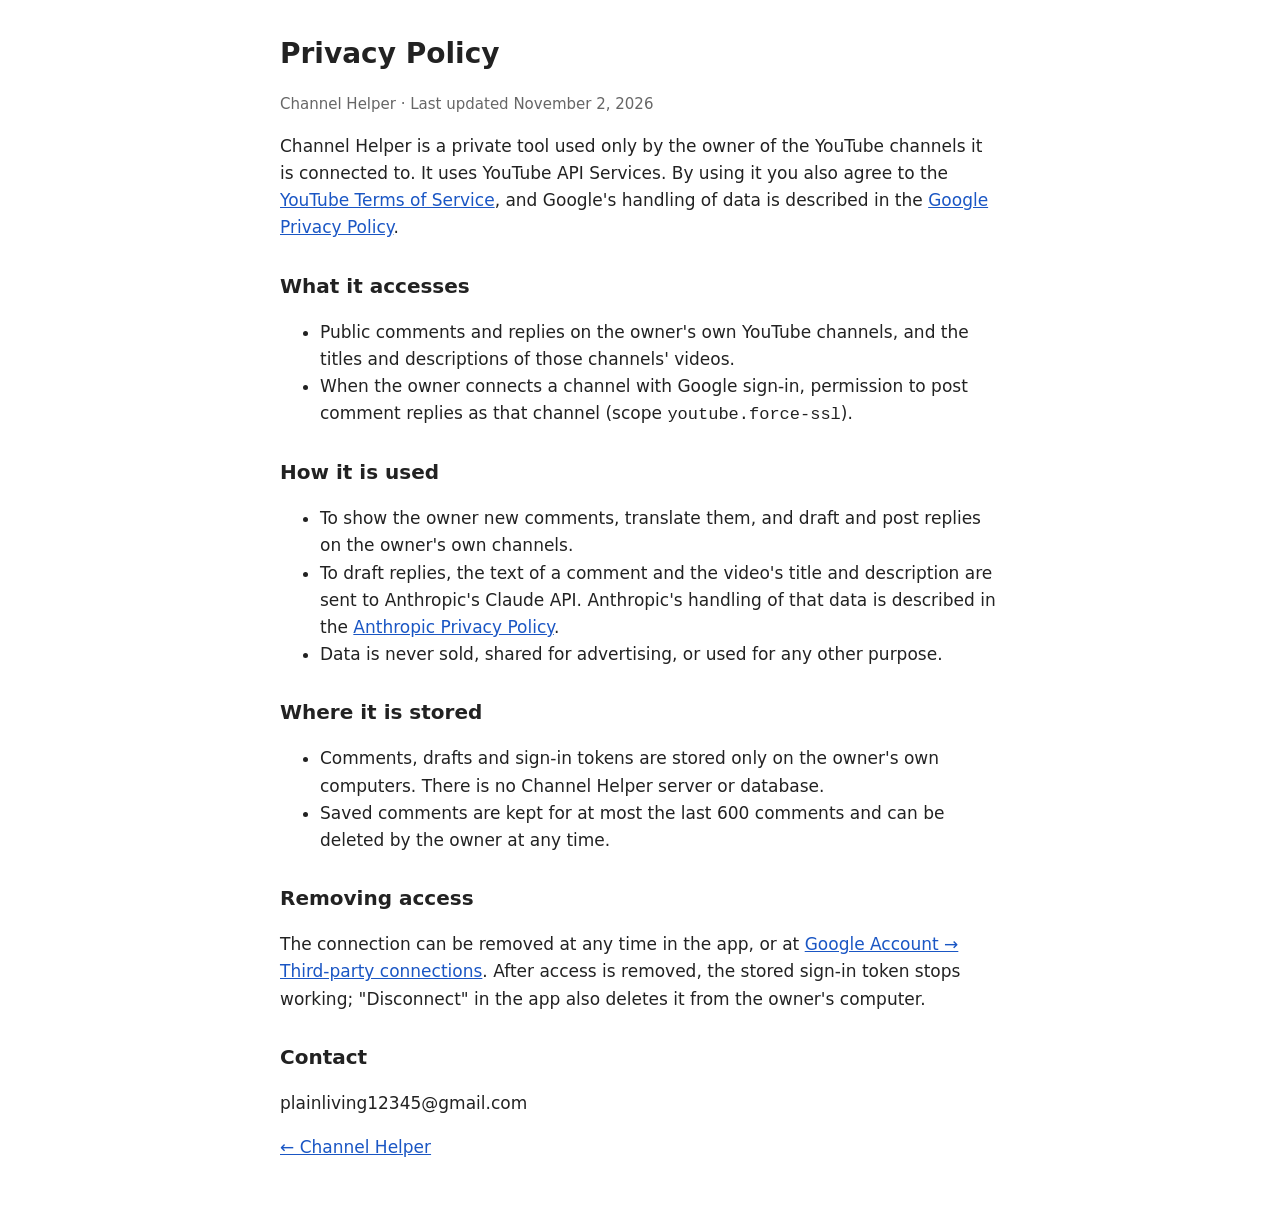
==== privacy.html @ bb6d2092 "Channel Helper home, privacy policy and terms pages Co-Authored-By: Claude Opus 5.5 <noreply@anthrop" ====
<!doctype html>
<html lang="en">
<head>
<meta charset="utf-8">
<meta name="viewport" content="width=device-width, initial-scale=1">
<title>Privacy Policy · Channel Helper</title>
<style>
  body{font:17px/1.6 system-ui,-apple-system,"Segoe UI",sans-serif;max-width:720px;margin:0 auto;padding:32px 16px;color:#222;background:#fff}
  h1{font-size:28px;margin:0 0 8px} h2{font-size:20px;margin-top:28px} a{color:#1a56c4} .muted{color:#666;font-size:15px}
</style>
</head>
<body>
<h1>Privacy Policy</h1>
<p class="muted">Channel Helper · Last updated November 2, 2026</p>

<p>Channel Helper is a private tool used only by the owner of the YouTube channels it is connected to. It uses YouTube API Services.
By using it you also agree to the <a href="https://www.youtube.com/t/terms">YouTube Terms of Service</a>, and Google's handling of data is described in the
<a href="https://policies.google.com/privacy">Google Privacy Policy</a>.</p>

<h2>What it accesses</h2>
<ul>
  <li>Public comments and replies on the owner's own YouTube channels, and the titles and descriptions of those channels' videos.</li>
  <li>When the owner connects a channel with Google sign-in, permission to post comment replies as that channel (scope <code>youtube.force-ssl</code>).</li>
</ul>

<h2>How it is used</h2>
<ul>
  <li>To show the owner new comments, translate them, and draft and post replies on the owner's own channels.</li>
  <li>To draft replies, the text of a comment and the video's title and description are sent to Anthropic's Claude API. Anthropic's handling of that data is described in the <a href="https://www.anthropic.com/legal/privacy">Anthropic Privacy Policy</a>.</li>
  <li>Data is never sold, shared for advertising, or used for any other purpose.</li>
</ul>

<h2>Where it is stored</h2>
<ul>
  <li>Comments, drafts and sign-in tokens are stored only on the owner's own computers. There is no Channel Helper server or database.</li>
  <li>Saved comments are kept for at most the last 600 comments and can be deleted by the owner at any time.</li>
</ul>

<h2>Removing access</h2>
<p>The connection can be removed at any time in the app, or at <a href="https://myaccount.google.com/permissions">Google Account → Third-party connections</a>.
After access is removed, the stored sign-in token stops working; "Disconnect" in the app also deletes it from the owner's computer.</p>

<h2>Contact</h2>
<p>plainliving12345@gmail.com</p>

<p><a href="index.html">← Channel Helper</a></p>
</body>
</html>
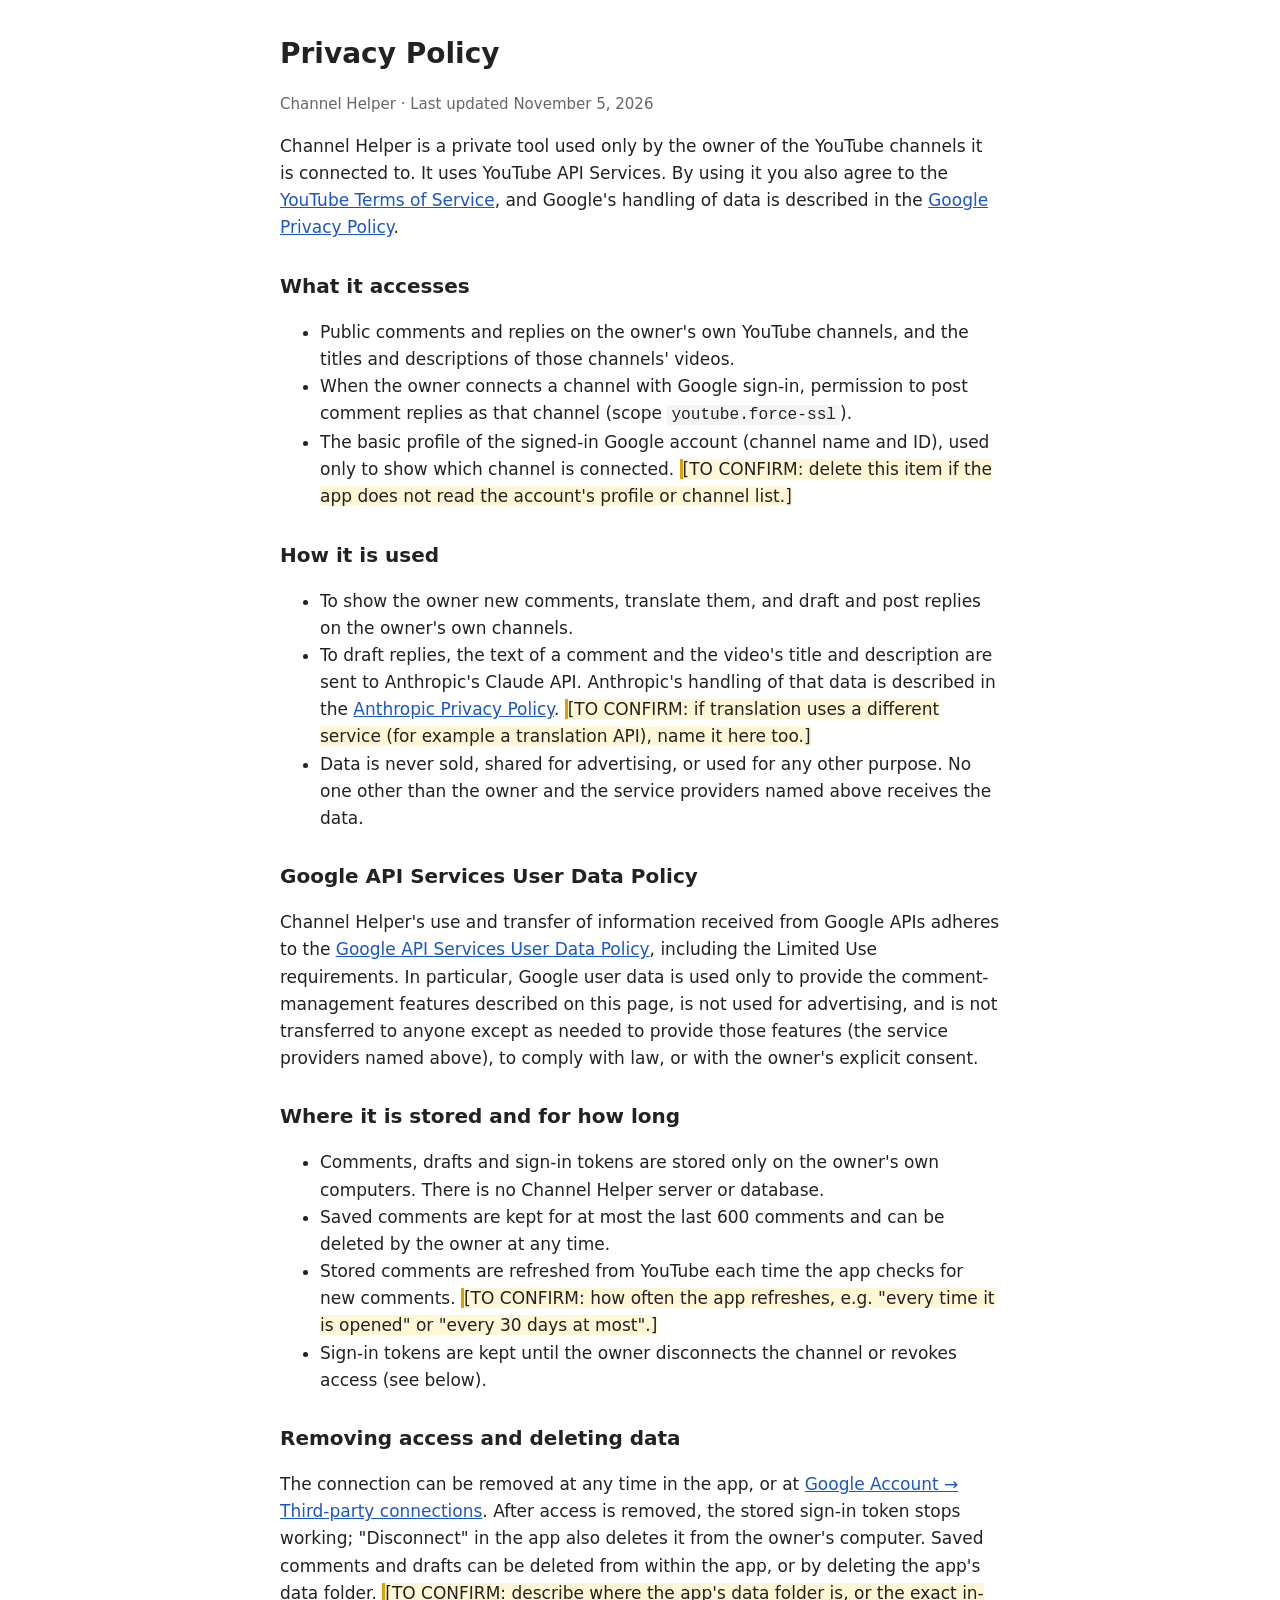
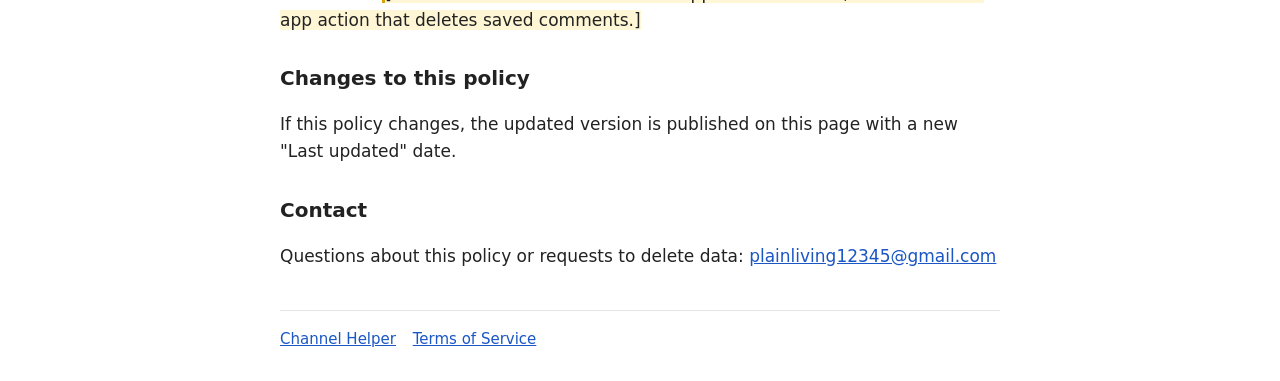
==== commit ed06ecb5: "Polish site: shared stylesheet, policy coverage, 404, robots, sitemap - Move the duplicated inline s" ====
--- a/privacy.html
+++ b/privacy.html
@@ -1,17 +1,17 @@
-<!doctype html>
+<!DOCTYPE html>
 <html lang="en">
 <head>
 <meta charset="utf-8">
 <meta name="viewport" content="width=device-width, initial-scale=1">
 <title>Privacy Policy · Channel Helper</title>
-<style>
-  body{font:17px/1.6 system-ui,-apple-system,"Segoe UI",sans-serif;max-width:720px;margin:0 auto;padding:32px 16px;color:#222;background:#fff}
-  h1{font-size:28px;margin:0 0 8px} h2{font-size:20px;margin-top:28px} a{color:#1a56c4} .muted{color:#666;font-size:15px}
-</style>
+<meta name="description" content="How Channel Helper accesses, uses and stores YouTube data.">
+<link rel="icon" href="favicon.svg" type="image/svg+xml">
+<link rel="stylesheet" href="style.css">
 </head>
 <body>
+<main>
 <h1>Privacy Policy</h1>
-<p class="muted">Channel Helper · Last updated November 2, 2026</p>
+<p class="muted">Channel Helper · Last updated November 5, 2026</p>
 
 <p>Channel Helper is a private tool used only by the owner of the YouTube channels it is connected to. It uses YouTube API Services.
 By using it you also agree to the <a href="https://www.youtube.com/t/terms">YouTube Terms of Service</a>, and Google's handling of data is described in the
@@ -21,28 +21,48 @@
 <ul>
   <li>Public comments and replies on the owner's own YouTube channels, and the titles and descriptions of those channels' videos.</li>
   <li>When the owner connects a channel with Google sign-in, permission to post comment replies as that channel (scope <code>youtube.force-ssl</code>).</li>
+  <li>The basic profile of the signed-in Google account (channel name and ID), used only to show which channel is connected.
+    <span class="todo">[TO CONFIRM: delete this item if the app does not read the account's profile or channel list.]</span></li>
 </ul>
 
 <h2>How it is used</h2>
 <ul>
   <li>To show the owner new comments, translate them, and draft and post replies on the owner's own channels.</li>
-  <li>To draft replies, the text of a comment and the video's title and description are sent to Anthropic's Claude API. Anthropic's handling of that data is described in the <a href="https://www.anthropic.com/legal/privacy">Anthropic Privacy Policy</a>.</li>
-  <li>Data is never sold, shared for advertising, or used for any other purpose.</li>
+  <li>To draft replies, the text of a comment and the video's title and description are sent to Anthropic's Claude API. Anthropic's handling of that data is described in the <a href="https://www.anthropic.com/legal/privacy">Anthropic Privacy Policy</a>.
+    <span class="todo">[TO CONFIRM: if translation uses a different service (for example a translation API), name it here too.]</span></li>
+  <li>Data is never sold, shared for advertising, or used for any other purpose. No one other than the owner and the service providers named above receives the data.</li>
 </ul>
 
-<h2>Where it is stored</h2>
+<h2>Google API Services User Data Policy</h2>
+<p>Channel Helper's use and transfer of information received from Google APIs adheres to the
+<a href="https://developers.google.com/terms/api-services-user-data-policy">Google API Services User Data Policy</a>, including the Limited Use requirements.
+In particular, Google user data is used only to provide the comment-management features described on this page, is not used for advertising,
+and is not transferred to anyone except as needed to provide those features (the service providers named above), to comply with law, or with the owner's explicit consent.</p>
+
+<h2>Where it is stored and for how long</h2>
 <ul>
   <li>Comments, drafts and sign-in tokens are stored only on the owner's own computers. There is no Channel Helper server or database.</li>
   <li>Saved comments are kept for at most the last 600 comments and can be deleted by the owner at any time.</li>
+  <li>Stored comments are refreshed from YouTube each time the app checks for new comments.
+    <span class="todo">[TO CONFIRM: how often the app refreshes, e.g. "every time it is opened" or "every 30 days at most".]</span></li>
+  <li>Sign-in tokens are kept until the owner disconnects the channel or revokes access (see below).</li>
 </ul>
 
-<h2>Removing access</h2>
+<h2>Removing access and deleting data</h2>
 <p>The connection can be removed at any time in the app, or at <a href="https://myaccount.google.com/permissions">Google Account → Third-party connections</a>.
-After access is removed, the stored sign-in token stops working; "Disconnect" in the app also deletes it from the owner's computer.</p>
+After access is removed, the stored sign-in token stops working; "Disconnect" in the app also deletes it from the owner's computer.
+Saved comments and drafts can be deleted from within the app, or by deleting the app's data folder.
+<span class="todo">[TO CONFIRM: describe where the app's data folder is, or the exact in-app action that deletes saved comments.]</span></p>
+
+<h2>Changes to this policy</h2>
+<p>If this policy changes, the updated version is published on this page with a new "Last updated" date.</p>
 
 <h2>Contact</h2>
-<p>plainliving12345@gmail.com</p>
-
-<p><a href="index.html">← Channel Helper</a></p>
+<p>Questions about this policy or requests to delete data: <a href="mailto:plainliving12345@gmail.com">plainliving12345@gmail.com</a></p>
+</main>
+<footer>
+<a href="index.html">Channel Helper</a>
+<a href="terms.html">Terms of Service</a>
+</footer>
 </body>
 </html>
--- a/style.css
+++ b/style.css
@@ -0,0 +1,11 @@
+:root{color-scheme:light}
+body{font:17px/1.6 system-ui,-apple-system,"Segoe UI",sans-serif;max-width:720px;margin:0 auto;padding:32px 16px;color:#222;background:#fff;overflow-wrap:anywhere}
+h1{font-size:28px;margin:0 0 8px}
+h2{font-size:20px;margin-top:28px}
+a{color:#1a56c4}
+a:focus-visible{outline:2px solid #1a56c4;outline-offset:2px}
+code{font-size:.95em;background:#f3f4f6;padding:1px 4px;border-radius:3px}
+.muted{color:#666;font-size:15px}
+.todo{background:#fff6d6;border-left:3px solid #d9a400}
+footer{margin-top:40px;padding-top:16px;border-top:1px solid #e5e5e5;font-size:15px;color:#666}
+footer a{margin-right:12px}
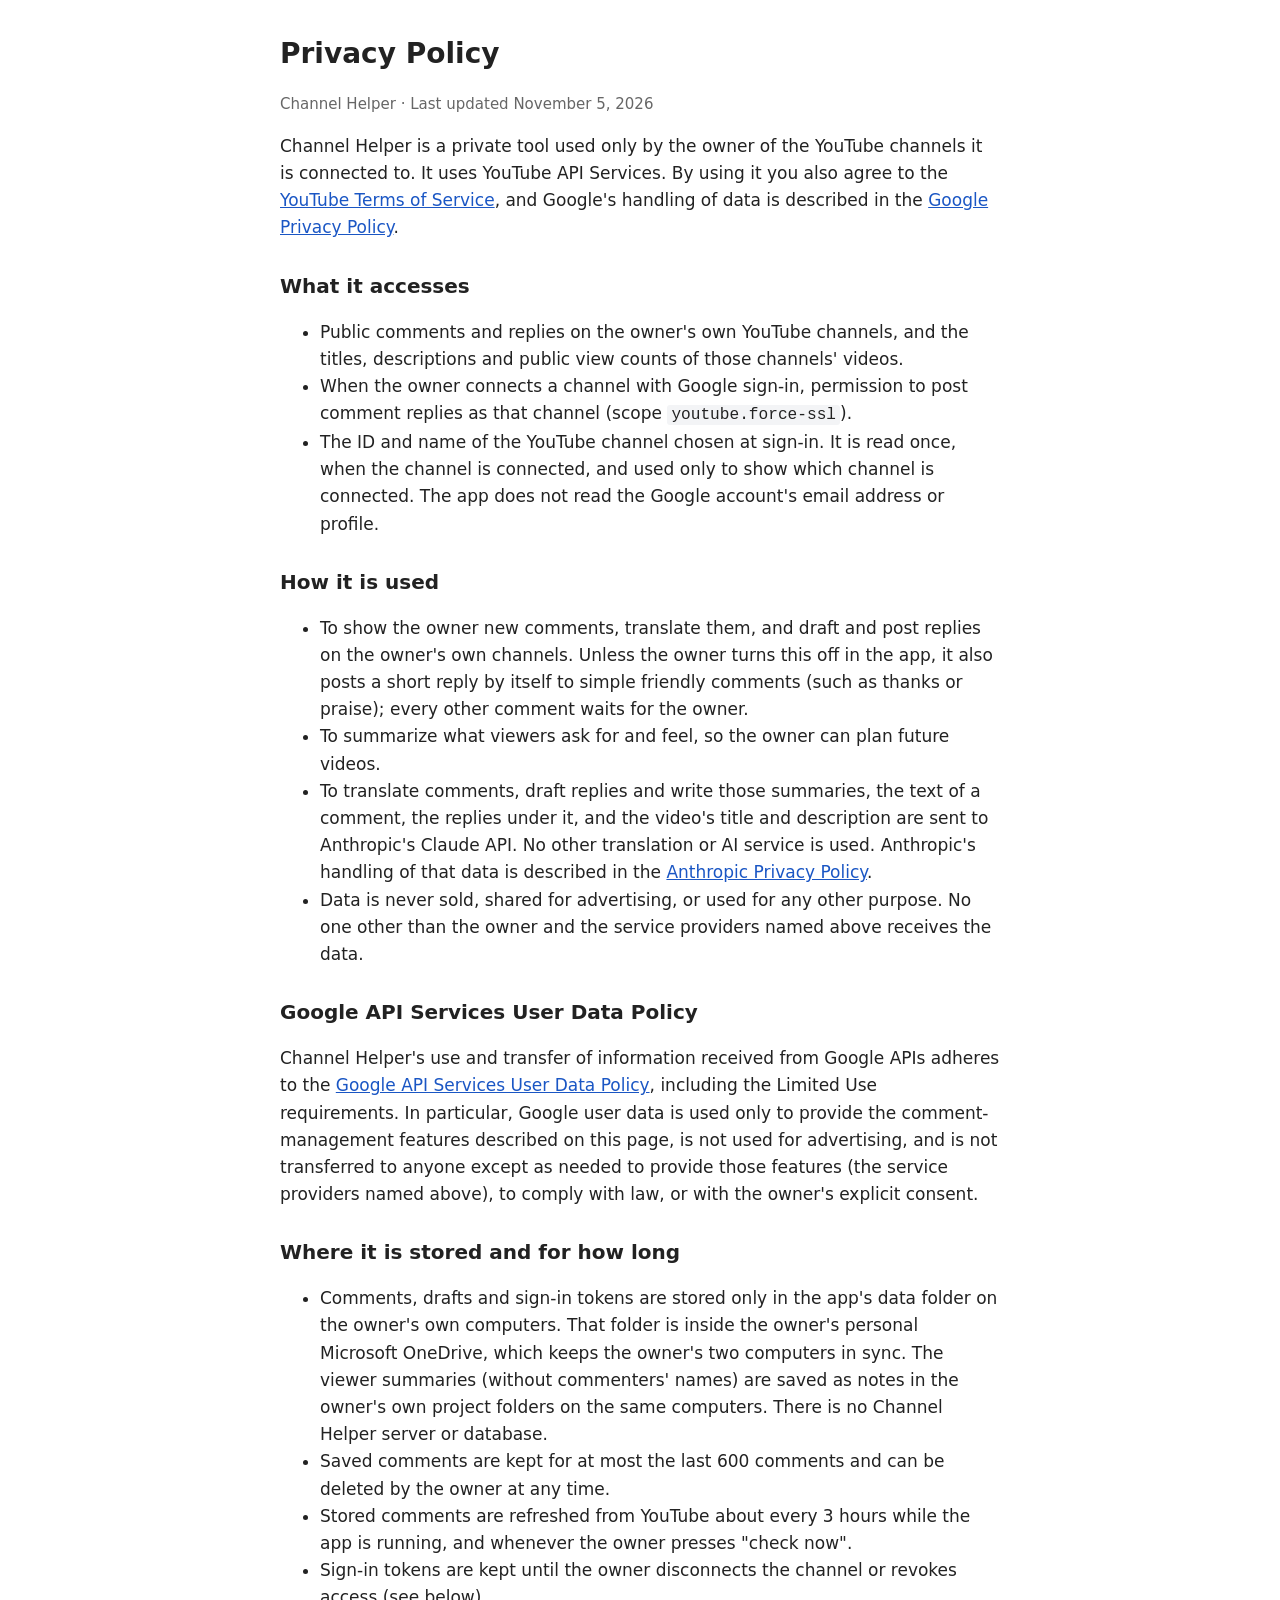
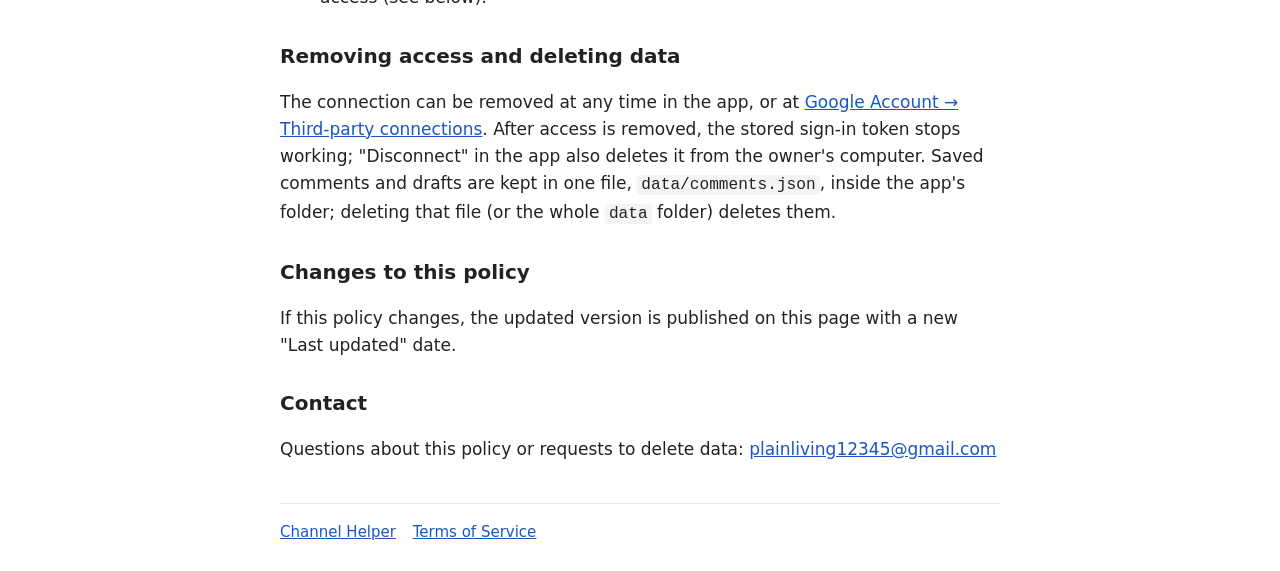
==== commit f528152f: "개인정보 페이지: 노란 빈칸 4개를 앱 코드대로 채움 - 채널 ID·이름만 연결 때 한 번 읽음 (이메일·프로필 안 읽음) - 번역도 Claude API (다른 번역 서비스 없음)" ====
--- a/privacy.html
+++ b/privacy.html
@@ -19,17 +19,16 @@
 
 <h2>What it accesses</h2>
 <ul>
-  <li>Public comments and replies on the owner's own YouTube channels, and the titles and descriptions of those channels' videos.</li>
+  <li>Public comments and replies on the owner's own YouTube channels, and the titles, descriptions and public view counts of those channels' videos.</li>
   <li>When the owner connects a channel with Google sign-in, permission to post comment replies as that channel (scope <code>youtube.force-ssl</code>).</li>
-  <li>The basic profile of the signed-in Google account (channel name and ID), used only to show which channel is connected.
-    <span class="todo">[TO CONFIRM: delete this item if the app does not read the account's profile or channel list.]</span></li>
+  <li>The ID and name of the YouTube channel chosen at sign-in. It is read once, when the channel is connected, and used only to show which channel is connected. The app does not read the Google account's email address or profile.</li>
 </ul>
 
 <h2>How it is used</h2>
 <ul>
-  <li>To show the owner new comments, translate them, and draft and post replies on the owner's own channels.</li>
-  <li>To draft replies, the text of a comment and the video's title and description are sent to Anthropic's Claude API. Anthropic's handling of that data is described in the <a href="https://www.anthropic.com/legal/privacy">Anthropic Privacy Policy</a>.
-    <span class="todo">[TO CONFIRM: if translation uses a different service (for example a translation API), name it here too.]</span></li>
+  <li>To show the owner new comments, translate them, and draft and post replies on the owner's own channels. Unless the owner turns this off in the app, it also posts a short reply by itself to simple friendly comments (such as thanks or praise); every other comment waits for the owner.</li>
+  <li>To summarize what viewers ask for and feel, so the owner can plan future videos.</li>
+  <li>To translate comments, draft replies and write those summaries, the text of a comment, the replies under it, and the video's title and description are sent to Anthropic's Claude API. No other translation or AI service is used. Anthropic's handling of that data is described in the <a href="https://www.anthropic.com/legal/privacy">Anthropic Privacy Policy</a>.</li>
   <li>Data is never sold, shared for advertising, or used for any other purpose. No one other than the owner and the service providers named above receives the data.</li>
 </ul>
 
@@ -41,18 +40,16 @@
 
 <h2>Where it is stored and for how long</h2>
 <ul>
-  <li>Comments, drafts and sign-in tokens are stored only on the owner's own computers. There is no Channel Helper server or database.</li>
+  <li>Comments, drafts and sign-in tokens are stored only in the app's data folder on the owner's own computers. That folder is inside the owner's personal Microsoft OneDrive, which keeps the owner's two computers in sync. The viewer summaries (without commenters' names) are saved as notes in the owner's own project folders on the same computers. There is no Channel Helper server or database.</li>
   <li>Saved comments are kept for at most the last 600 comments and can be deleted by the owner at any time.</li>
-  <li>Stored comments are refreshed from YouTube each time the app checks for new comments.
-    <span class="todo">[TO CONFIRM: how often the app refreshes, e.g. "every time it is opened" or "every 30 days at most".]</span></li>
+  <li>Stored comments are refreshed from YouTube about every 3 hours while the app is running, and whenever the owner presses "check now".</li>
   <li>Sign-in tokens are kept until the owner disconnects the channel or revokes access (see below).</li>
 </ul>
 
 <h2>Removing access and deleting data</h2>
 <p>The connection can be removed at any time in the app, or at <a href="https://myaccount.google.com/permissions">Google Account → Third-party connections</a>.
 After access is removed, the stored sign-in token stops working; "Disconnect" in the app also deletes it from the owner's computer.
-Saved comments and drafts can be deleted from within the app, or by deleting the app's data folder.
-<span class="todo">[TO CONFIRM: describe where the app's data folder is, or the exact in-app action that deletes saved comments.]</span></p>
+Saved comments and drafts are kept in one file, <code>data/comments.json</code>, inside the app's folder; deleting that file (or the whole <code>data</code> folder) deletes them.</p>
 
 <h2>Changes to this policy</h2>
 <p>If this policy changes, the updated version is published on this page with a new "Last updated" date.</p>
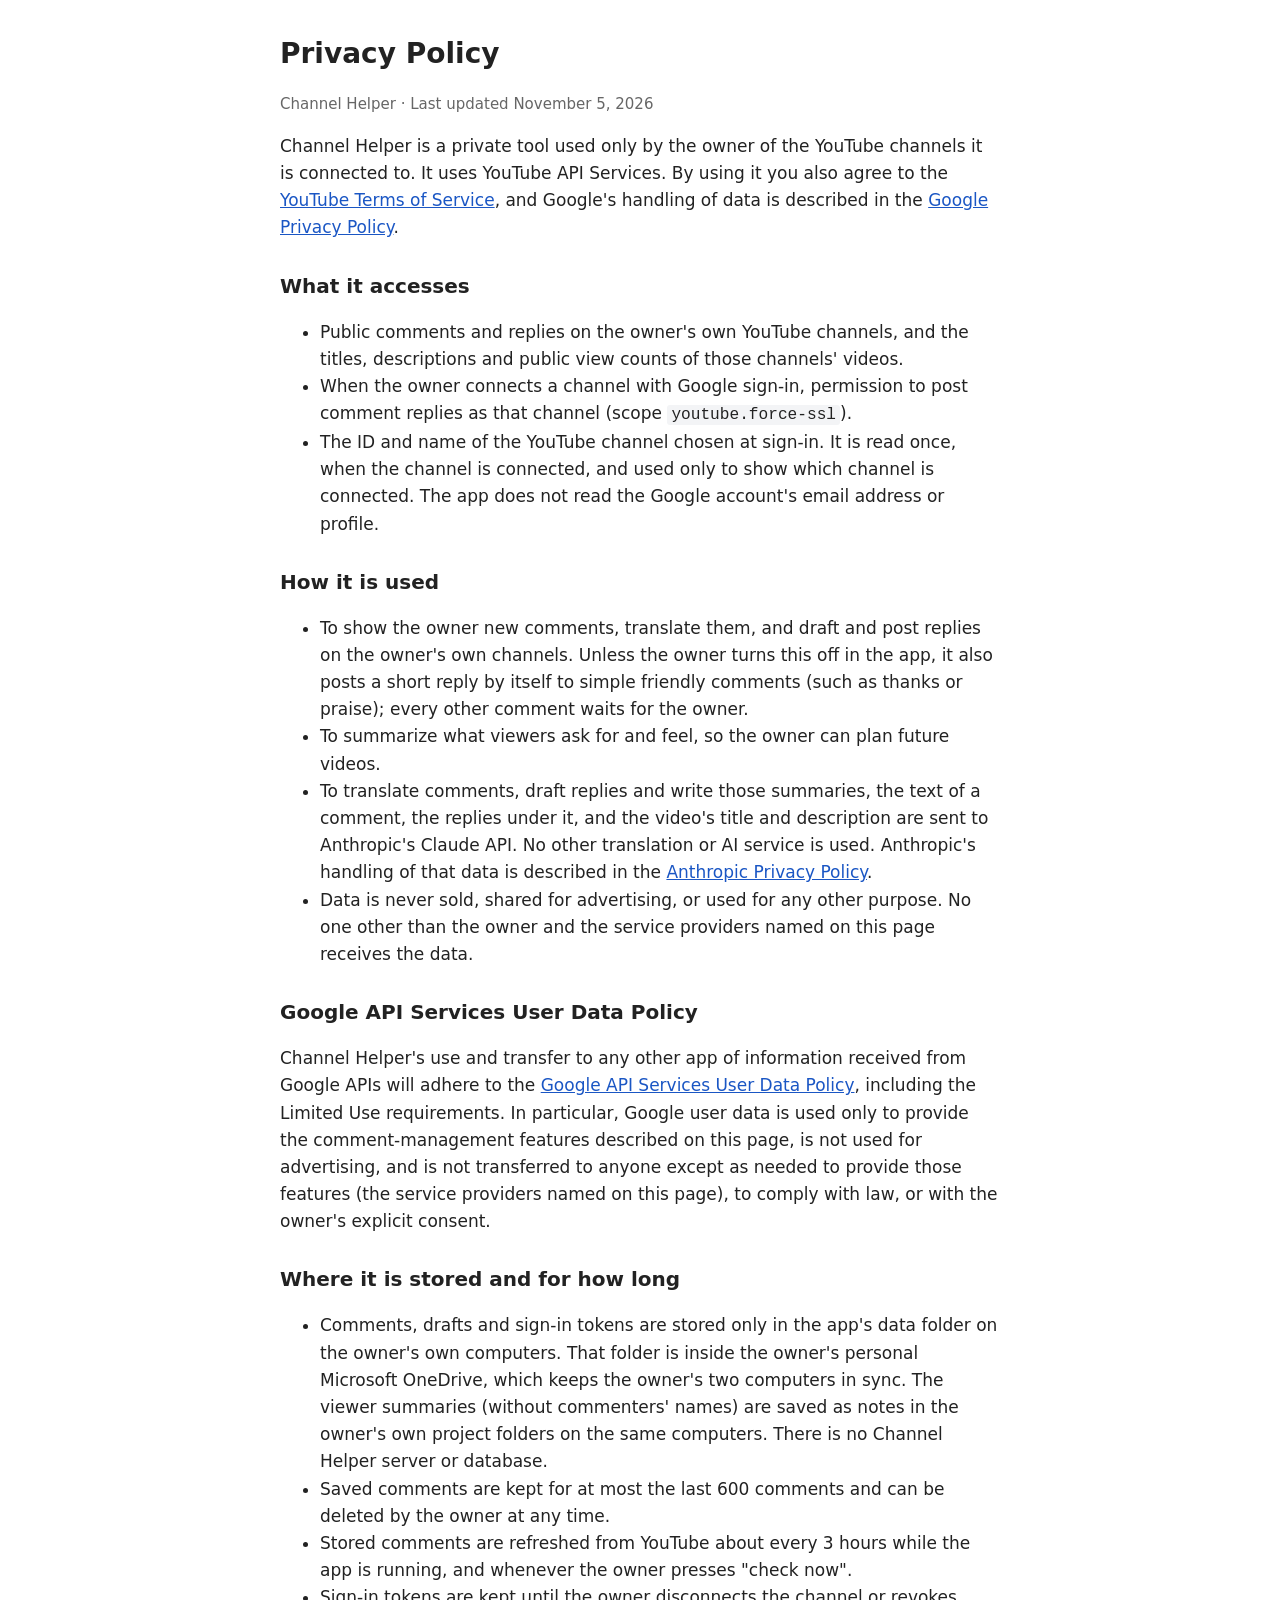
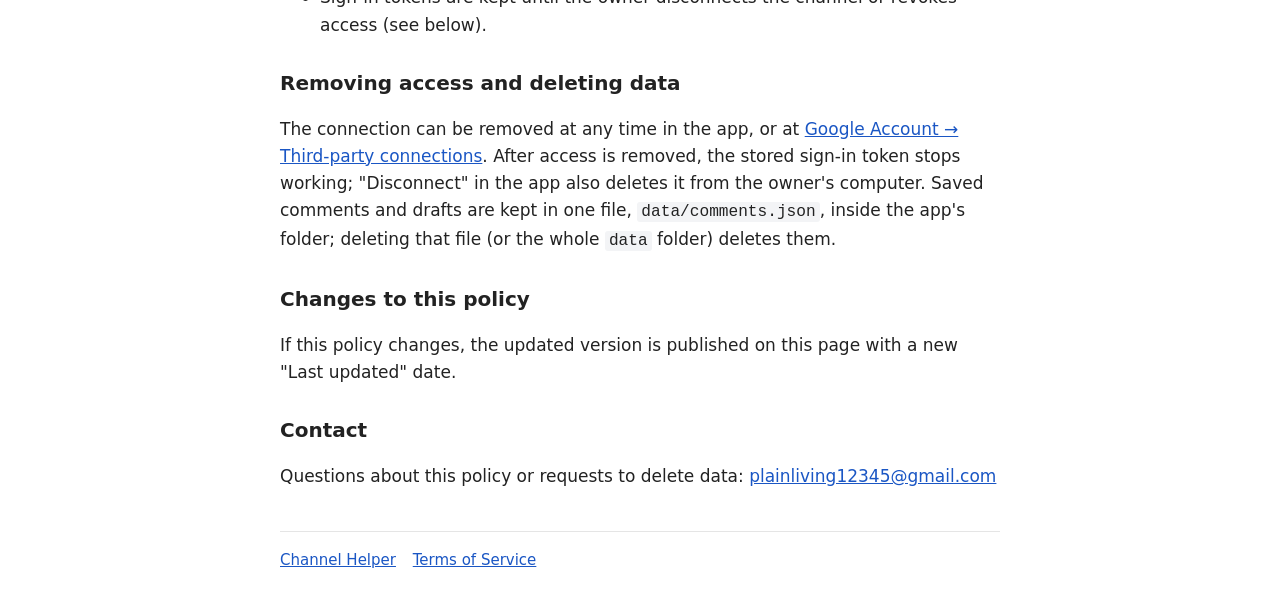
==== commit 76021a57: "개인정보처리방침: Limited Use 문구를 Google 요구 문장대로, "named above" 모순 정리, 죽은 .todo CSS 제거 - privacy.html: Googl" ====
--- a/privacy.html
+++ b/privacy.html
@@ -29,14 +29,14 @@
   <li>To show the owner new comments, translate them, and draft and post replies on the owner's own channels. Unless the owner turns this off in the app, it also posts a short reply by itself to simple friendly comments (such as thanks or praise); every other comment waits for the owner.</li>
   <li>To summarize what viewers ask for and feel, so the owner can plan future videos.</li>
   <li>To translate comments, draft replies and write those summaries, the text of a comment, the replies under it, and the video's title and description are sent to Anthropic's Claude API. No other translation or AI service is used. Anthropic's handling of that data is described in the <a href="https://www.anthropic.com/legal/privacy">Anthropic Privacy Policy</a>.</li>
-  <li>Data is never sold, shared for advertising, or used for any other purpose. No one other than the owner and the service providers named above receives the data.</li>
+  <li>Data is never sold, shared for advertising, or used for any other purpose. No one other than the owner and the service providers named on this page receives the data.</li>
 </ul>
 
 <h2>Google API Services User Data Policy</h2>
-<p>Channel Helper's use and transfer of information received from Google APIs adheres to the
+<p>Channel Helper's use and transfer to any other app of information received from Google APIs will adhere to the
 <a href="https://developers.google.com/terms/api-services-user-data-policy">Google API Services User Data Policy</a>, including the Limited Use requirements.
 In particular, Google user data is used only to provide the comment-management features described on this page, is not used for advertising,
-and is not transferred to anyone except as needed to provide those features (the service providers named above), to comply with law, or with the owner's explicit consent.</p>
+and is not transferred to anyone except as needed to provide those features (the service providers named on this page), to comply with law, or with the owner's explicit consent.</p>
 
 <h2>Where it is stored and for how long</h2>
 <ul>
--- a/style.css
+++ b/style.css
@@ -6,6 +6,5 @@
 a:focus-visible{outline:2px solid #1a56c4;outline-offset:2px}
 code{font-size:.95em;background:#f3f4f6;padding:1px 4px;border-radius:3px}
 .muted{color:#666;font-size:15px}
-.todo{background:#fff6d6;border-left:3px solid #d9a400}
 footer{margin-top:40px;padding-top:16px;border-top:1px solid #e5e5e5;font-size:15px;color:#666}
 footer a{margin-right:12px}
